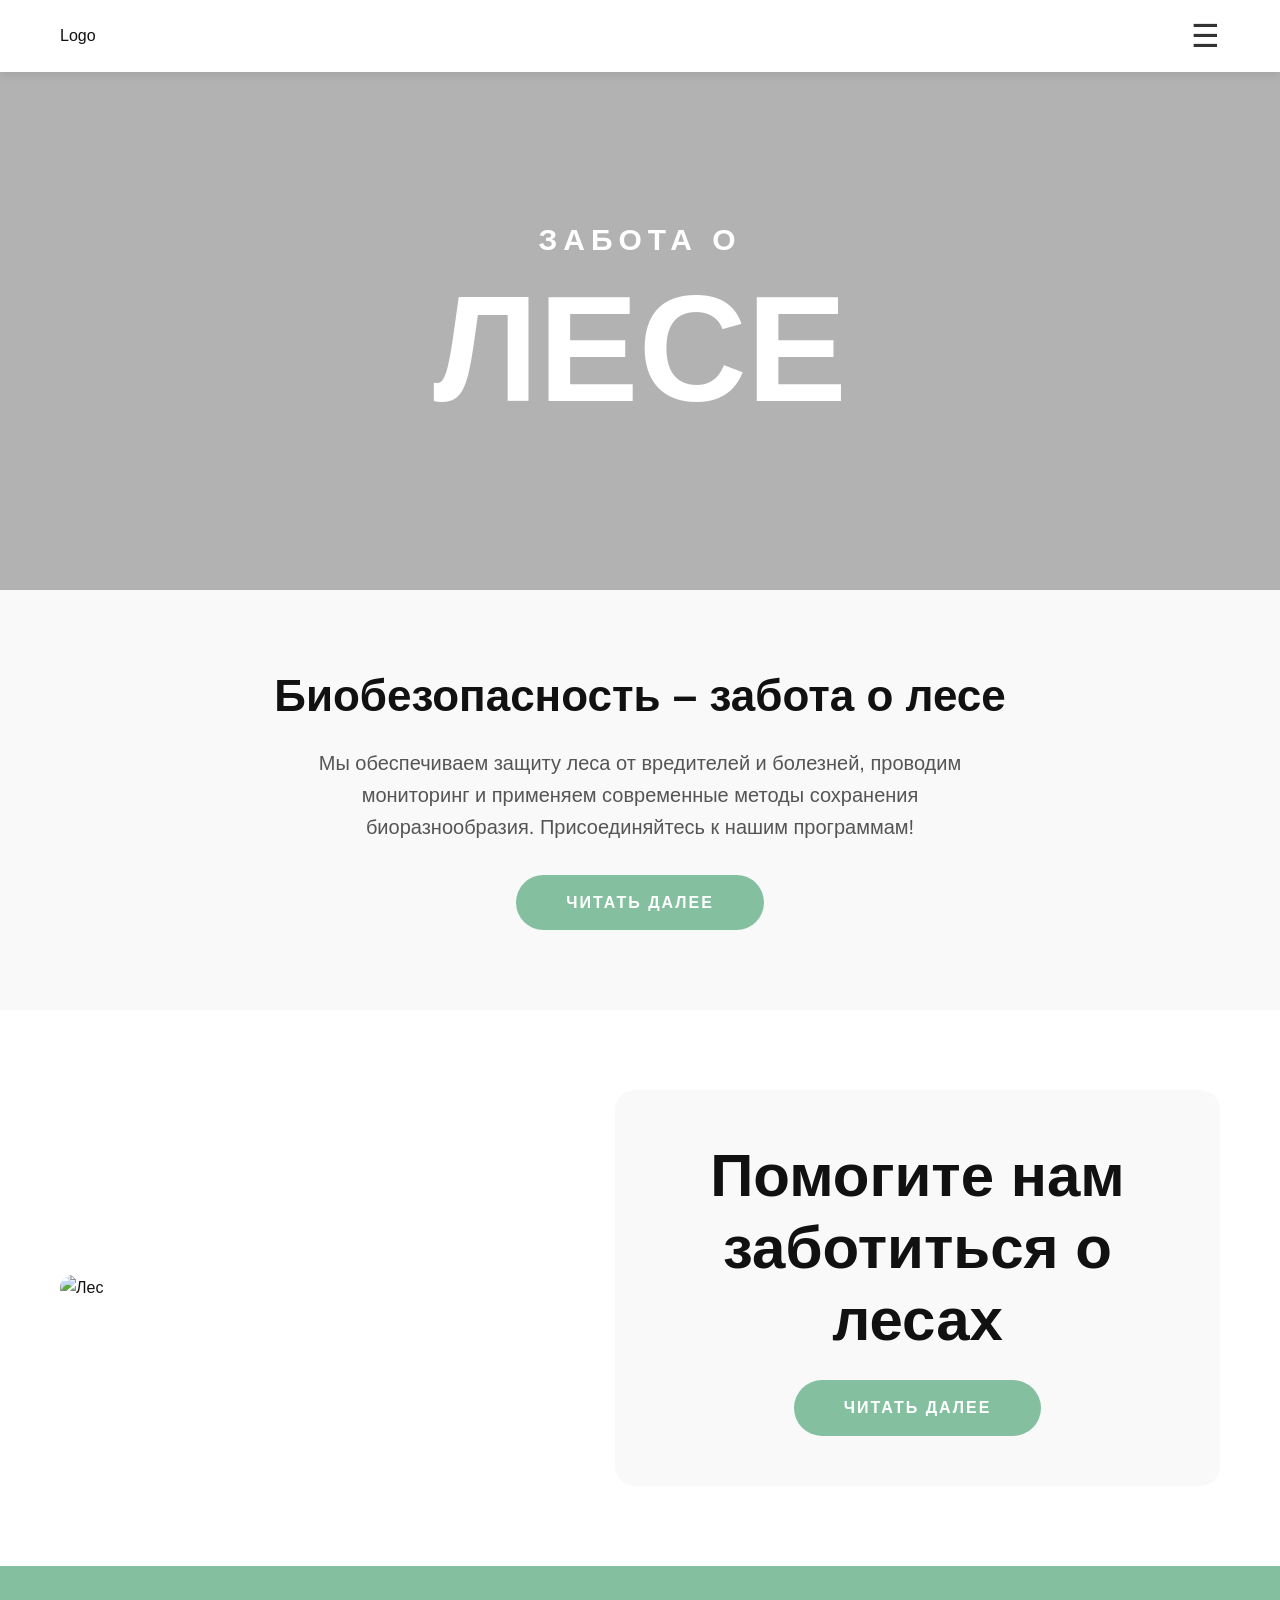
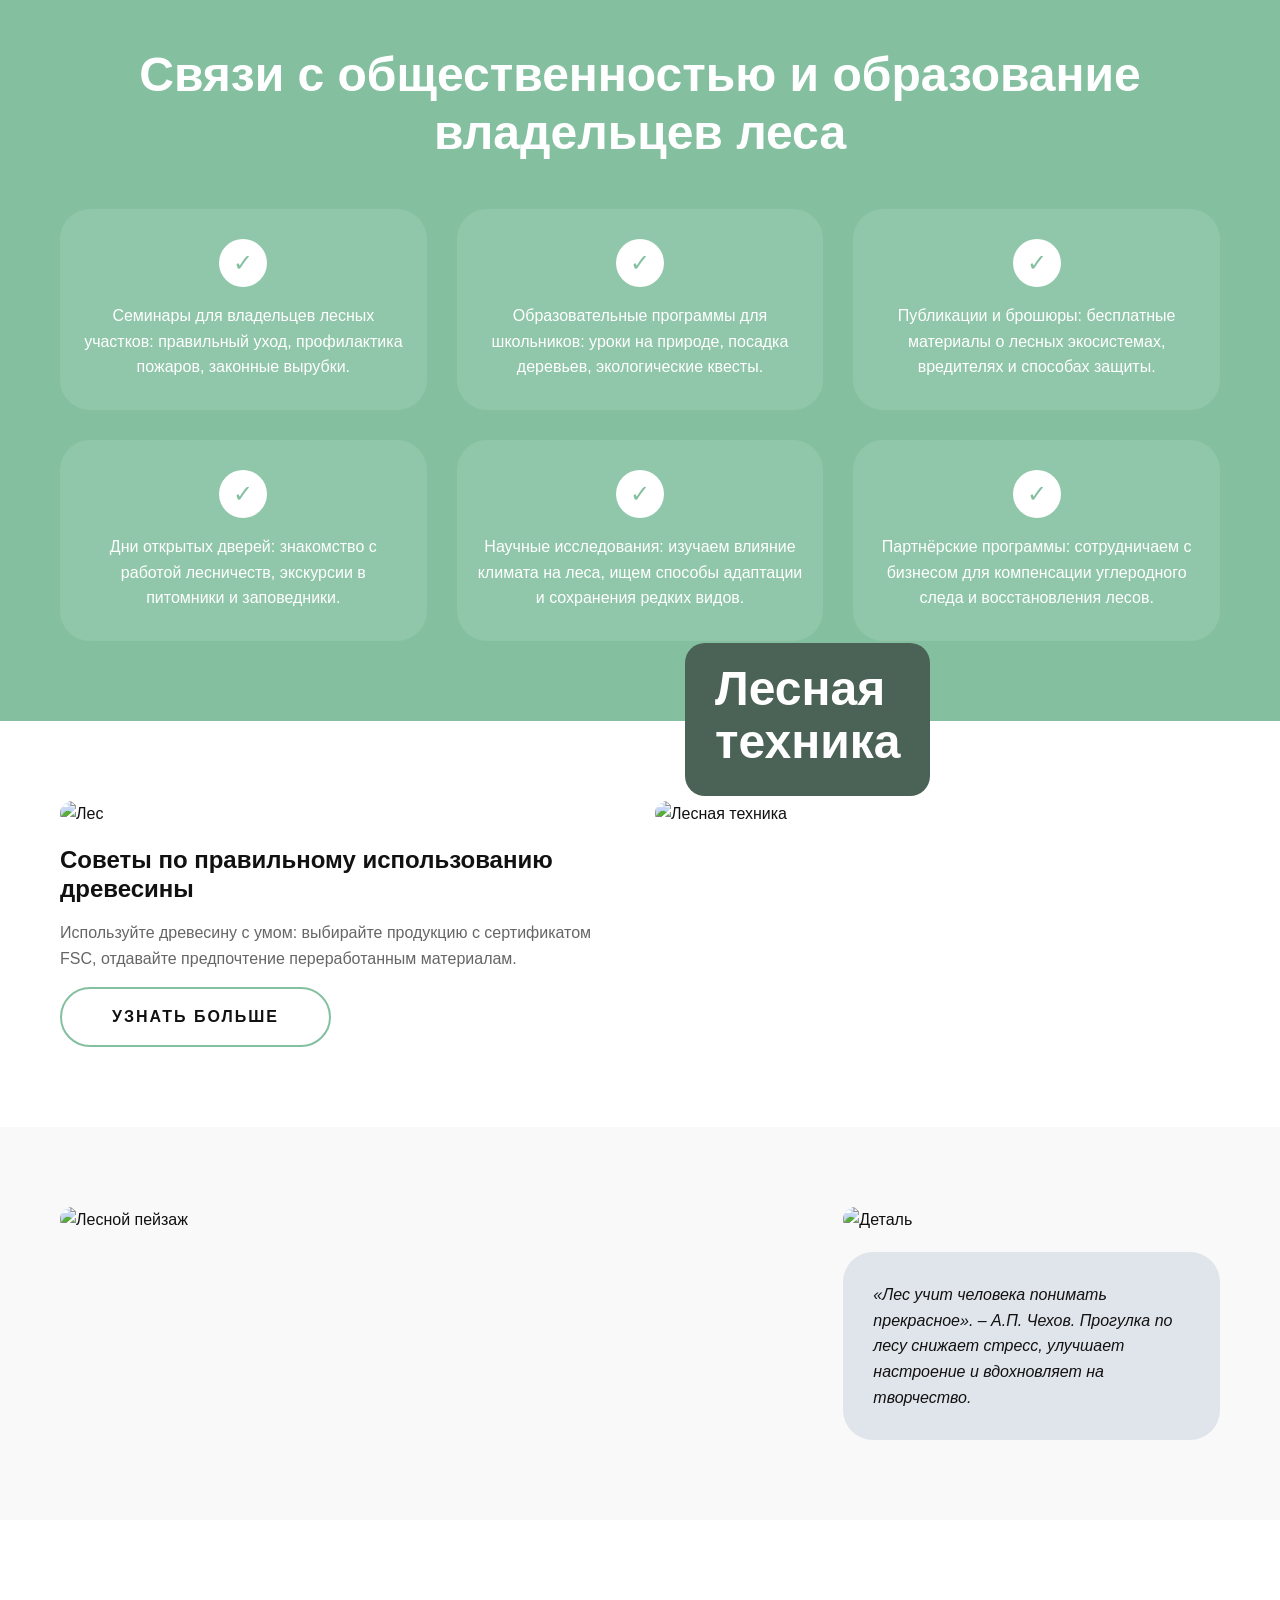
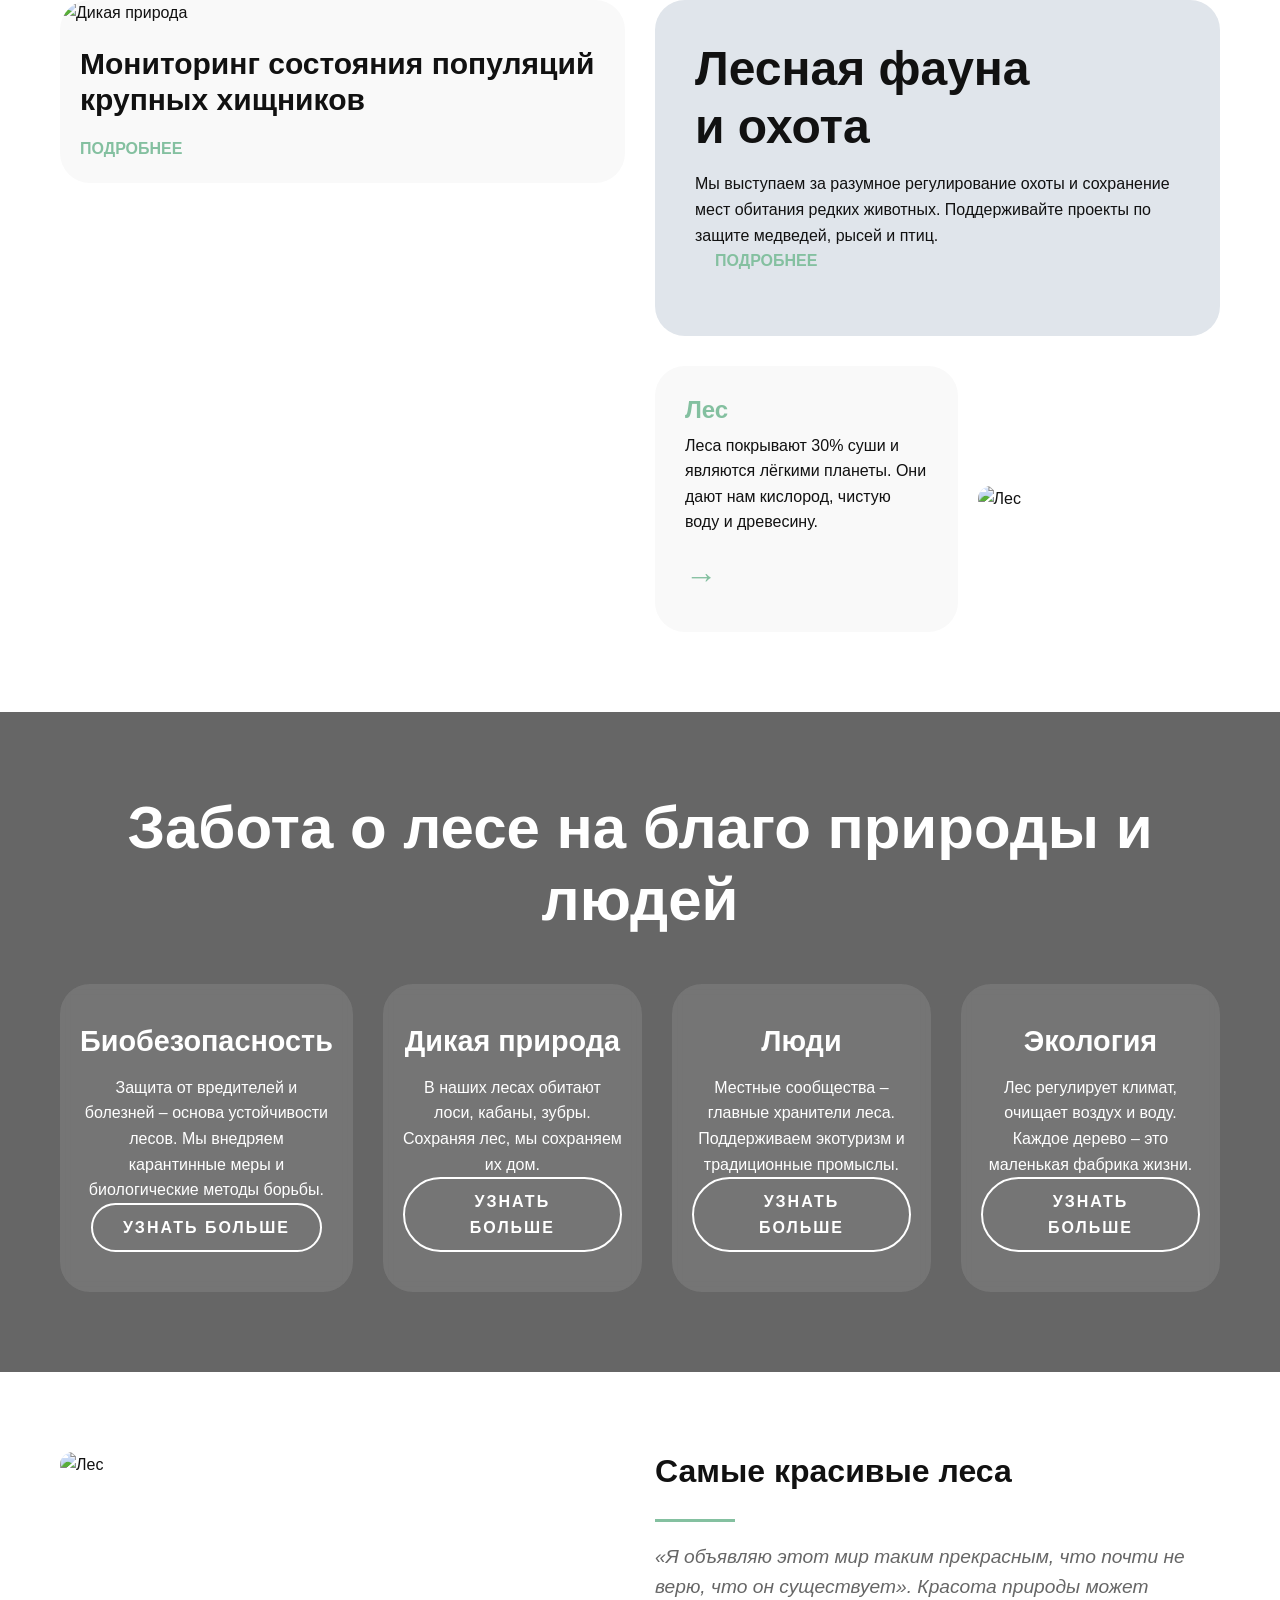
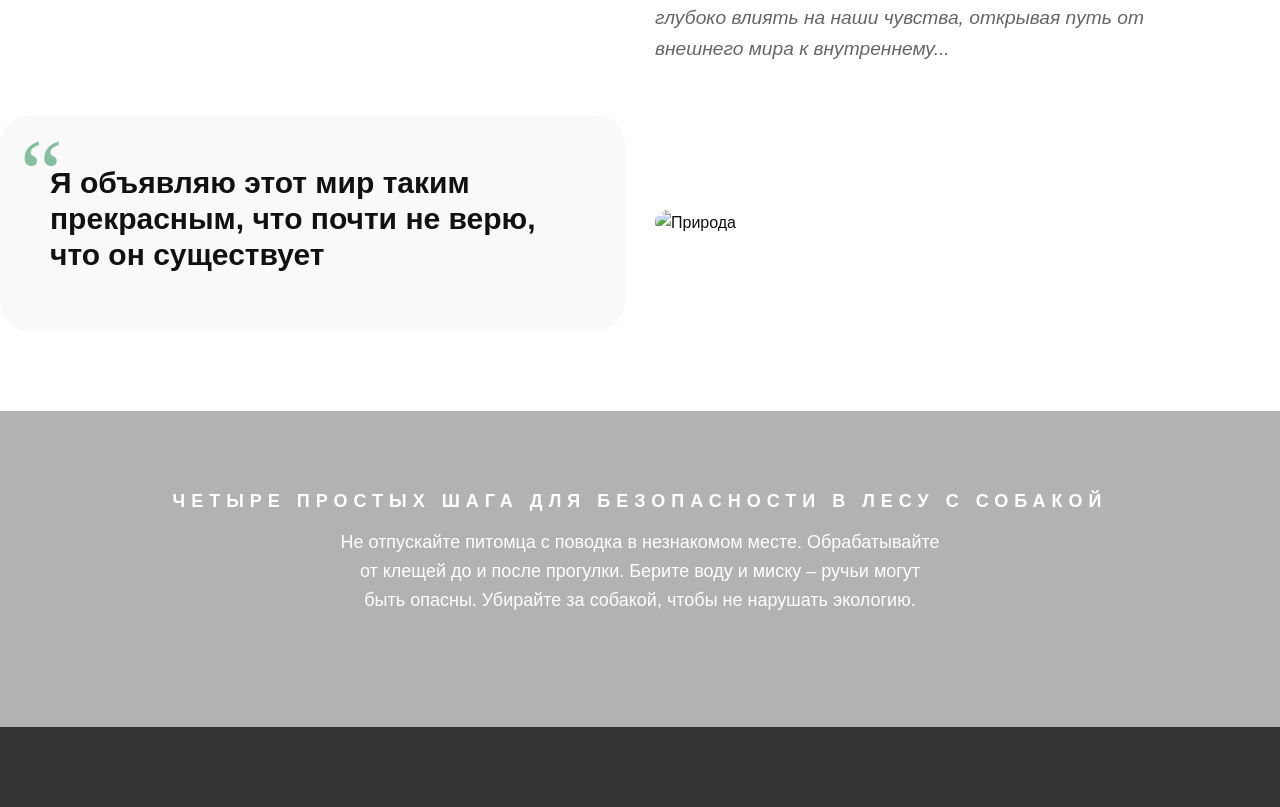
==== forest/index.html @ 9884789d "Add files via upload" ====
<!DOCTYPE html>
<html lang="ru">
<head>
    <meta charset="UTF-8">
    <meta name="viewport" content="width=device-width, initial-scale=1.0">
    <title>Забота о лесе</title>
    <link rel="stylesheet" href="css/style.css">
</head>
<body>

    <div id="mySidenav" class="sidenav">
        <a href="javascript:void(0)" class="closebtn" onclick="closeNav()">&times;</a>
        <a href="#">О нас</a>
        <a href="#">Проекты</a>
        <a href="#">Контакты</a>
        <a href="#">Партнёры</a>
    </div>

    <div id="main">
        <header class="header">
            <div class="container header-container">
                <a href="#" class="logo">Logo</a>
                <span class="menu-icon" onclick="openNav()">☰</span>
            </div>
        </header>

        <main>
            <section class="hero">
                <div class="hero-content">
                    <h2 class="hero-subtitle">Забота о</h2>
                    <h1 class="hero-title">ЛЕСЕ</h1>
                </div>
            </section>

            <section class="info-section">
                <div class="container">
                    <h3>Биобезопасность – забота о лесе</h3>
                    <p>Мы обеспечиваем защиту леса от вредителей и болезней, проводим мониторинг и применяем современные методы сохранения биоразнообразия. Присоединяйтесь к нашим программам!</p>
                    <a href="#" class="btn btn-primary">Читать далее</a>
                </div>
            </section>

            <section class="two-columns">
                <div class="container two-columns-container">
                    <div class="col left-col">
                        <img src="images/trtrrt-min.jpg" alt="Лес">
                    </div>
                    <div class="col right-col">
                        <h2>Помогите нам заботиться о лесах</h2>
                        <a href="#" class="btn btn-primary">Читать далее</a>
                    </div>
                </div>
            </section>

            <section class="cards-section">
                <div class="container">
                    <h3>Связи с общественностью и образование владельцев леса</h3>
                    <div class="cards-grid">
                        <div class="card">
                            <span class="card-icon">✓</span>
                            <p>Семинары для владельцев лесных участков: правильный уход, профилактика пожаров, законные вырубки.</p>
                        </div>
                        <div class="card">
                            <span class="card-icon">✓</span>
                            <p>Образовательные программы для школьников: уроки на природе, посадка деревьев, экологические квесты.</p>
                        </div>
                        <div class="card">
                            <span class="card-icon">✓</span>
                            <p>Публикации и брошюры: бесплатные материалы о лесных экосистемах, вредителях и способах защиты.</p>
                        </div>
                        <div class="card">
                            <span class="card-icon">✓</span>
                            <p>Дни открытых дверей: знакомство с работой лесничеств, экскурсии в питомники и заповедники.</p>
                        </div>
                        <div class="card">
                            <span class="card-icon">✓</span>
                            <p>Научные исследования: изучаем влияние климата на леса, ищем способы адаптации и сохранения редких видов.</p>
                        </div>
                        <div class="card">
                            <span class="card-icon">✓</span>
                            <p>Партнёрские программы: сотрудничаем с бизнесом для компенсации углеродного следа и восстановления лесов.</p>
                        </div>
                    </div>
                </div>
            </section>

            <section class="complex-section">
                <div class="container complex-container">
                    <div class="complex-left">
                        <div class="image-top">
                            <img src="images/high-angle-shot-beautiful-forest.jpg" alt="Лес">
                        </div>
                        <div class="text-bottom">
                            <h4>Советы по правильному использованию древесины</h4>
                            <p>Используйте древесину с умом: выбирайте продукцию с сертификатом FSC, отдавайте предпочтение переработанным материалам.</p>
                            <a href="#" class="btn btn-secondary">Узнать больше</a>
                        </div>
                    </div>
                    <div class="complex-right">
                        <div class="image-overlay">
                            <img src="images/pexels-photo-4066276.jpeg" alt="Лесная техника">
                            <div class="overlay-text">
                                <h2>Лесная<br>техника</h2>
                            </div>
                        </div>
                    </div>
                </div>
            </section>

            <section class="feature-section">
                <div class="container feature-container">
                    <div class="feature-left">
                        <img src="images/nmmnmn-min.jpg" alt="Лесной пейзаж">
                    </div>
                    <div class="feature-right">
                        <img src="images/pexels-photo-9789963.jpeg" alt="Деталь">
                        <div class="quote-bubble">
                            <p>«Лес учит человека понимать прекрасное». – А.П. Чехов. Прогулка по лесу снижает стресс, улучшает настроение и вдохновляет на творчество.</p>
                        </div>
                    </div>
                </div>
            </section>

            <section class="wildlife-section">
                <div class="container wildlife-container">
                    <div class="wildlife-left">
                        <div class="wildlife-card">
                            <img src="images/pexels-photo-9730582.jpeg" alt="Дикая природа">
                            <h3>Мониторинг состояния популяций крупных хищников</h3>
                            <a href="#" class="btn-link">подробнее</a>
                        </div>
                    </div>
                    <div class="wildlife-right">
                        <div class="wildlife-top">
                            <h2>Лесная фауна<br>и охота</h2>
                            <p>Мы выступаем за разумное регулирование охоты и сохранение мест обитания редких животных. Поддерживайте проекты по защите медведей, рысей и птиц.</p>
                            <a href="#" class="btn-link">подробнее</a>
                        </div>
                        <div class="wildlife-bottom">
                            <div class="forest-info">
                                <h4>Лес</h4>
                                <p>Леса покрывают 30% суши и являются лёгкими планеты. Они дают нам кислород, чистую воду и древесину.</p>
                                <span class="arrow">→</span>
                            </div>
                            <div class="forest-image">
                                <img src="images/pexels-photo-9676202.jpeg" alt="Лес">
                            </div>
                        </div>
                    </div>
                </div>
            </section>

            <section class="topics-section">
                <div class="container">
                    <h2>Забота о лесе на благо природы и людей</h2>
                    <div class="topics-grid">
                        <div class="topic">
                            <h4>Биобезопасность</h4>
                            <p>Защита от вредителей и болезней – основа устойчивости лесов. Мы внедряем карантинные меры и биологические методы борьбы.</p>
                            <a href="#" class="btn btn-primary">Узнать больше</a>
                        </div>
                        <div class="topic">
                            <h4>Дикая природа</h4>
                            <p>В наших лесах обитают лоси, кабаны, зубры. Сохраняя лес, мы сохраняем их дом.</p>
                            <a href="#" class="btn btn-primary">Узнать больше</a>
                        </div>
                        <div class="topic">
                            <h4>Люди</h4>
                            <p>Местные сообщества – главные хранители леса. Поддерживаем экотуризм и традиционные промыслы.</p>
                            <a href="#" class="btn btn-primary">Узнать больше</a>
                        </div>
                        <div class="topic">
                            <h4>Экология</h4>
                            <p>Лес регулирует климат, очищает воздух и воду. Каждое дерево – это маленькая фабрика жизни.</p>
                            <a href="#" class="btn btn-primary">Узнать больше</a>
                        </div>
                    </div>
                </div>
            </section>

            <section class="quote-section">
                <div class="container quote-container">
                    <div class="quote-left">
                        <img src="images/98697f8a5035ec93bad682b65a13f41c.jpeg" alt="Лес">
                    </div>
                    <div class="quote-right">
                        <h4>Самые красивые леса</h4>
                        <div class="line"></div>
                        <p>«Я объявляю этот мир таким прекрасным, что почти не верю, что он существует». Красота природы может глубоко влиять на наши чувства, открывая путь от внешнего мира к внутреннему...</p>
                    </div>
                </div>
                <div class="quote-footer">
                    <div class="quote-footer-left">
                        <span class="big-quote">“</span>
                        <h3>Я объявляю этот мир таким прекрасным, что почти не верю, что он существует</h3>
                    </div>
                    <div class="quote-footer-right">
                        <img src="images/2fa540df7187a7eeb5f596f9d0726e2d.jpeg" alt="Природа">
                    </div>
                </div>
            </section>

            <section class="steps-section">
                <div class="container">
                    <h6>Четыре простых шага для безопасности в лесу с собакой</h6>
                    <p>Не отпускайте питомца с поводка в незнакомом месте. Обрабатывайте от клещей до и после прогулки. Берите воду и миску – ручьи могут быть опасны. Убирайте за собакой, чтобы не нарушать экологию.</p>

                </div>
            </section>
        </main>

        <footer class="footer">
            <div class="container">
            </div>
        </footer>
    </div>

    <script>
        function openNav() {
            document.getElementById("mySidenav").style.width = "280px";
        }

        function closeNav() {
            document.getElementById("mySidenav").style.width = "0";
        }
    </script>
</body>
</html>
---- forest/css/style.css ----
* {
    margin: 0;
    padding: 0;
    box-sizing: border-box;
}

body {
    font-family: 'Open Sans', sans-serif;
    font-size: 16px;
    line-height: 1.6;
    color: #111;
    background-color: #fff;
}

h1, h2, h3, h4, h5, h6 {
    font-family: 'Roboto', sans-serif;
    font-weight: 700;
    line-height: 1.2;
    margin-bottom: 0.5rem;
}

a {
    text-decoration: none;
    color: inherit;
}

img {
    max-width: 100%;
    height: auto;
    display: block;
}

.container {
    max-width: 1200px;
    margin: 0 auto;
    padding: 0 20px;
}

.header {
    background: #fff;
    box-shadow: 0 2px 10px rgba(0,0,0,0.1);
    position: sticky;
    top: 0;
    z-index: 100;
    padding: 20px 0;
}

.header-container {
    display: flex;
    align-items: center;
    justify-content: space-between;
}

.logo img {
    height: 40px;
    width: auto;
}

.menu-toggle {
    display: none;
    background: none;
    border: none;
    font-size: 2rem;
    cursor: pointer;
    color: #333;
}

.nav-list {
    display: flex;
    list-style: none;
    gap: 30px;
}

.nav-list a {
    font-weight: 500;
    transition: color 0.3s;
}

.nav-list a:hover {
    color: #efa69d;
}

.hero {
    background: linear-gradient(rgba(0,0,0,0.3), rgba(0,0,0,0.3)), url('../images/cvbf-min.jpg') center/cover no-repeat;
    color: #fff;
    text-align: center;
    padding: 150px 20px;
    position: relative;
}

.hero-content {
    max-width: 800px;
    margin: 0 auto;
}

.hero-subtitle {
    font-size: 1.875rem;
    text-transform: uppercase;
    letter-spacing: 6px;
    font-weight: 700;
    margin-bottom: 1rem;
}

.hero-title {
    font-size: 9.375rem;
    text-transform: uppercase;
    font-weight: 900;
    line-height: 1;
    margin-bottom: 1rem;
}

.hero-credit a {
    color: #fff;
    text-decoration: underline;
}

.info-section {
    background-color: #f9f9f9;
    text-align: center;
    padding: 80px 20px;
}

.info-section h3 {
    font-size: 2.75rem;
    color: #111;
    margin-bottom: 1.5rem;
}

.info-section p {
    max-width: 700px;
    margin: 0 auto 2rem;
    color: #555;
    font-size: 1.25rem;
}

.btn {
    display: inline-block;
    padding: 15px 50px;
    border-radius: 50px;
    font-weight: 700;
    text-transform: uppercase;
    letter-spacing: 2px;
    transition: background-color 0.3s;
}

.btn-primary {
    background-color: #84c0a0;
    color: #fff;
    border: none;
}

.btn-primary:hover {
    background-color: #6fb58f;
}

.btn-secondary {
    background-color: transparent;
    color: #111;
    border: 2px solid #84c0a0;
}

.btn-secondary:hover {
    background-color: #84c0a0;
    color: #fff;
}

.two-columns {
    padding: 80px 0;
}

.two-columns-container {
    display: flex;
    gap: 50px;
    align-items: center;
}

.left-col {
    flex: 1;
}

.left-col h5 {
    font-size: 1.5rem;
    font-weight: 700;
    margin-bottom: 1rem;
}

.left-col p {
    margin-bottom: 2rem;
    color: #666;
}

.left-col img {
    border-radius: 20px;
    width: 100%;
}

.right-col {
    flex: 1;
    background-color: #f9f9f9;
    padding: 50px;
    border-radius: 20px;
    text-align: center;
}

.right-col h2 {
    font-size: 3.75rem;
    font-weight: 700;
    margin-bottom: 1.5rem;
}

.right-col p {
    margin-bottom: 2rem;
    color: #666;
}

.cards-section {
    background-color: #84c0a0;
    color: #fff;
    padding: 80px 0;
    text-align: center;
}

.cards-section h3 {
    font-size: 3rem;
    margin-bottom: 3rem;
}

.cards-grid {
    display: grid;
    grid-template-columns: repeat(auto-fit, minmax(300px, 1fr));
    gap: 30px;
}

.card {
    background-color: rgba(255,255,255,0.1);
    backdrop-filter: blur(5px);
    padding: 30px 20px;
    border-radius: 30px;
    transition: transform 0.3s;
}

.card:hover {
    transform: translateY(-10px);
}

.card-icon {
    display: inline-block;
    width: 48px;
    height: 48px;
    background-color: #fff;
    color: #84c0a0;
    border-radius: 50%;
    font-size: 24px;
    line-height: 48px;
    margin-bottom: 1rem;
}

.card p {
    font-size: 1rem;
}

.complex-section {
    padding: 80px 0;
}

.complex-container {
    display: grid;
    grid-template-columns: 1fr 1fr;
    gap: 30px;
}

.complex-left .image-top img {
    border-radius: 30px;
    width: 100%;
    margin-bottom: 20px;
}

.text-bottom h4 {
    font-size: 1.5rem;
    font-weight: 700;
    margin-bottom: 1rem;
}

.text-bottom p {
    color: #666;
    margin-bottom: 1rem;
}

.credit {
    font-size: 0.875rem;
    color: #999;
}

.credit a {
    color: #efa69d;
}

.complex-right .image-overlay {
    position: relative;
}

.complex-right .image-overlay img {
    border-radius: 30px;
    width: 100%;
}

.overlay-text {
    position: absolute;
    bottom: 30px;
    left: 30px;
    background-color: #4b6256;
    color: #fff;
    padding: 20px 30px;
    border-radius: 20px;
}

.overlay-text h2 {
    font-size: 3rem;
    line-height: 1.1;
}

.feature-section {
    padding: 80px 0;
    background-color: #f9f9f9;
}

.feature-container {
    display: flex;
    gap: 30px;
}

.feature-left {
    flex: 2;
}

.feature-left img {
    border-radius: 30px;
    width: 100%;
}

.feature-right {
    flex: 1;
    display: flex;
    flex-direction: column;
    gap: 20px;
}

.feature-right img {
    border-radius: 30px;
    width: 100%;
}

.quote-bubble {
    background-color: #e0e5eb;
    color: #111;
    padding: 30px;
    border-radius: 30px;
    font-style: italic;
}

.wildlife-section {
    padding: 80px 0;
}

.wildlife-container {
    display: grid;
    grid-template-columns: 1fr 1fr;
    gap: 30px;
}

.wildlife-card {
    background-color: #f9f9f9;
    border-radius: 30px;
    overflow: hidden;
}

.wildlife-card img {
    width: 100%;
}

.wildlife-card h3 {
    padding: 20px 20px 10px;
    font-size: 1.875rem;
}

.btn-link {
    display: inline-block;
    margin: 0 20px 20px;
    color: #84c0a0;
    font-weight: 600;
    text-transform: uppercase;
    border-bottom: 2px solid transparent;
    transition: border-color 0.3s;
}

.btn-link:hover {
    border-bottom-color: #84c0a0;
}

.wildlife-right {
    display: flex;
    flex-direction: column;
    gap: 30px;
}

.wildlife-top {
    background-color: #e0e5eb;
    padding: 40px;
    border-radius: 30px;
}

.wildlife-top h2 {
    font-size: 3rem;
    margin-bottom: 1rem;
}

.wildlife-bottom {
    display: flex;
    gap: 20px;
    align-items: center;
}

.forest-info {
    flex: 1;
    background-color: #f9f9f9;
    padding: 30px;
    border-radius: 30px;
}

.forest-info h4 {
    font-size: 1.5rem;
    color: #84c0a0;
    margin-bottom: 0.5rem;
}

.arrow {
    font-size: 2rem;
    color: #84c0a0;
    display: inline-block;
    margin-top: 1rem;
}

.forest-image {
    flex: 1;
}

.forest-image img {
    border-radius: 30px;
    width: 100%;
}

.topics-section {
    background: linear-gradient(rgba(0,0,0,0.6), rgba(0,0,0,0.6)), url('../images/fgfg-min.jpg') center/cover no-repeat;
    color: #fff;
    padding: 80px 0;
    text-align: center;
}

.topics-section h2 {
    font-size: 3.75rem;
    margin-bottom: 3rem;
}

.topics-grid {
    display: grid;
    grid-template-columns: repeat(4, 1fr);
    gap: 30px;
}

.topic {
    background-color: rgba(255,255,255,0.1);
    backdrop-filter: blur(5px);
    padding: 40px 20px;
    border-radius: 30px;
}

.topic h4 {
    font-size: 1.8rem;
    margin-bottom: 1rem;
}

.topic .btn {
    background-color: transparent;
    border: 2px solid #fff;
    color: #fff;
    padding: 10px 30px;
}

.topic .btn:hover {
    background-color: #fff;
    color: #111;
}

.quote-section {
    padding: 80px 0;
}

.quote-container {
    display: grid;
    grid-template-columns: 1fr 1fr;
    gap: 30px;
    margin-bottom: 50px;
}

.quote-left img {
    border-radius: 30px;
    width: 100%;
}

.quote-right {
    display: flex;
    flex-direction: column;
    justify-content: center;
}

.quote-right h4 {
    font-size: 2rem;
    color: #111;
}

.line {
    width: 80px;
    height: 3px;
    background-color: #84c0a0;
    margin: 20px 0;
}

.quote-right p {
    color: #666;
    font-size: 1.2rem;
    font-style: italic;
}

.quote-footer {
    display: grid;
    grid-template-columns: 1fr 1fr;
    gap: 30px;
    align-items: center;
}

.quote-footer-left {
    background-color: #f9f9f9;
    padding: 50px;
    border-radius: 30px;
    position: relative;
}

.big-quote {
    font-size: 6rem;
    color: #84c0a0;
    font-family: serif;
    position: absolute;
    top: 10px;
    left: 20px;
    line-height: 1;
}

.quote-footer-left h3 {
    font-size: 1.875rem;
    color: #111;
    position: relative;
    z-index: 1;
}

.quote-footer-right img {
    border-radius: 30px;
    width: 100%;
}

.steps-section {
    background: linear-gradient(rgba(0,0,0,0.3), rgba(0,0,0,0.3)), url('../images/pexels-photo-4406619.jpeg') center/cover no-repeat;
    color: #fff;
    text-align: center;
    padding: 80px 0;
}

.steps-section h6 {
    font-size: 1.125rem;
    text-transform: uppercase;
    letter-spacing: 6px;
    margin-bottom: 1rem;
}

.steps-section p {
    max-width: 600px;
    margin: 0 auto 2rem;
    font-size: 1.125rem;
}

.social-icons {
    display: flex;
    justify-content: center;
    gap: 20px;
}

.social-icon {
    display: inline-flex;
    align-items: center;
    justify-content: center;
    width: 50px;
    height: 50px;
    background-color: #fff;
    color: #111;
    border-radius: 50%;
    font-weight: 700;
    transition: background-color 0.3s, color 0.3s;
}

.social-icon:hover {
    background-color: #84c0a0;
    color: #fff;
}

.footer {
    background-color: #333;
    color: #fff;
    text-align: center;
    padding: 40px 0;
}

.footer p {
    margin-bottom: 20px;
}

.footer-copyright {
    background-color: #222;
    padding: 20px 0;
    font-size: 0.875rem;
}

.footer-copyright a {
    color: #84c0a0;
    text-decoration: underline;
}

@media (max-width: 1024px) {
    .hero-title {
        font-size: 7rem;
    }
    .two-columns-container {
        flex-direction: column;
    }
    .complex-container {
        grid-template-columns: 1fr;
    }
    .feature-container {
        flex-direction: column;
    }
    .wildlife-container {
        grid-template-columns: 1fr;
    }
    .wildlife-bottom {
        flex-direction: column;
    }
    .topics-grid {
        grid-template-columns: repeat(2, 1fr);
    }
    .quote-container,
    .quote-footer {
        grid-template-columns: 1fr;
    }
}

@media (max-width: 768px) {
    .menu-toggle {
        display: block;
    }
    .nav {
        position: absolute;
        top: 80px;
        left: 0;
        width: 100%;
        background-color: #fff;
        box-shadow: 0 5px 10px rgba(0,0,0,0.1);
        max-height: 0;
        overflow: hidden;
        transition: max-height 0.3s ease;
    }
    .nav.active {
        max-height: 300px;
    }
    .nav-list {
        flex-direction: column;
        align-items: center;
        padding: 20px 0;
    }
    .hero-title {
        font-size: 5rem;
    }
    .right-col h2 {
        font-size: 2.5rem;
    }
    .cards-grid {
        grid-template-columns: 1fr;
    }
    .topics-grid {
        grid-template-columns: 1fr;
    }
}

@media (max-width: 576px) {
    .hero-title {
        font-size: 3.5rem;
    }
    .hero-subtitle {
        font-size: 1.5rem;
    }
    .btn {
        padding: 12px 30px;
    }
}
.sidenav {
    height: 100%;
    width: 0;
    position: fixed;
    z-index: 200;
    top: 0;
    left: 0;
    background-color: rgba(17, 17, 17, 0.95);
    backdrop-filter: blur(5px);
    overflow-x: hidden;
    padding-top: 80px;
    transition: 0.5s;
    box-shadow: 2px 0 10px rgba(0,0,0,0.3);
}

.sidenav a {
    padding: 12px 12px 12px 40px;
    text-decoration: none;
    font-size: 22px;
    color: #ddd;
    display: block;
    transition: 0.3s;
    font-weight: 400;
    letter-spacing: 1px;
    border-bottom: 1px solid rgba(255,255,255,0.1);
}

.sidenav a:hover {
    color: #84c0a0;
    background-color: rgba(255,255,255,0.05);
    border-bottom-color: #84c0a0;
}

.sidenav .closebtn {
    position: absolute;
    top: 20px;
    right: 25px;
    font-size: 40px;
    margin-left: 50px;
    padding: 0;
    border-bottom: none;
    color: #aaa;
}

.sidenav .closebtn:hover {
    color: #84c0a0;
    background: none;
}

.menu-icon {
    font-size: 32px;
    cursor: pointer;
    color: #333;
    transition: color 0.3s;
    line-height: 1;
    display: inline-block;
}

.menu-icon:hover {
    color: #84c0a0;
}


#main {
    transition: margin-left .5s; 
}

@media screen and (max-height: 450px) {
    .sidenav {padding-top: 60px;}
    .sidenav a {font-size: 18px;}
}
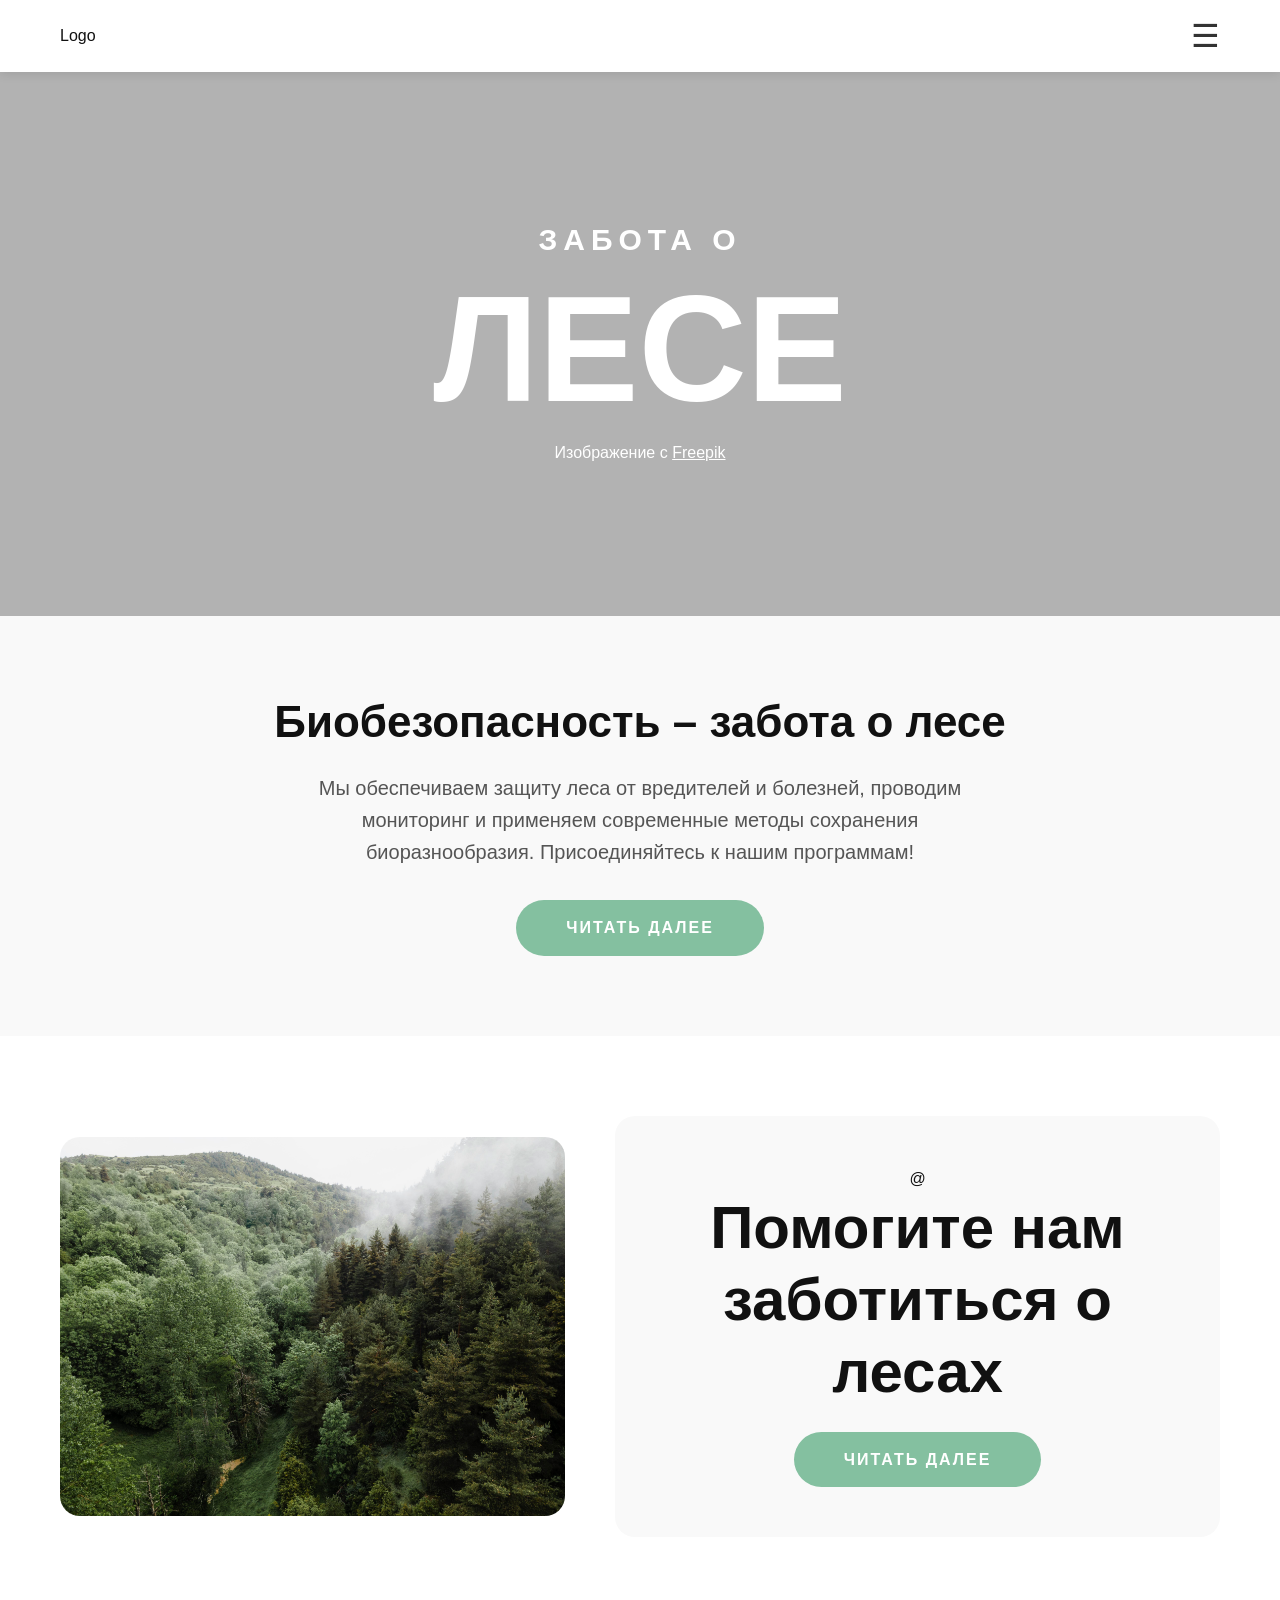
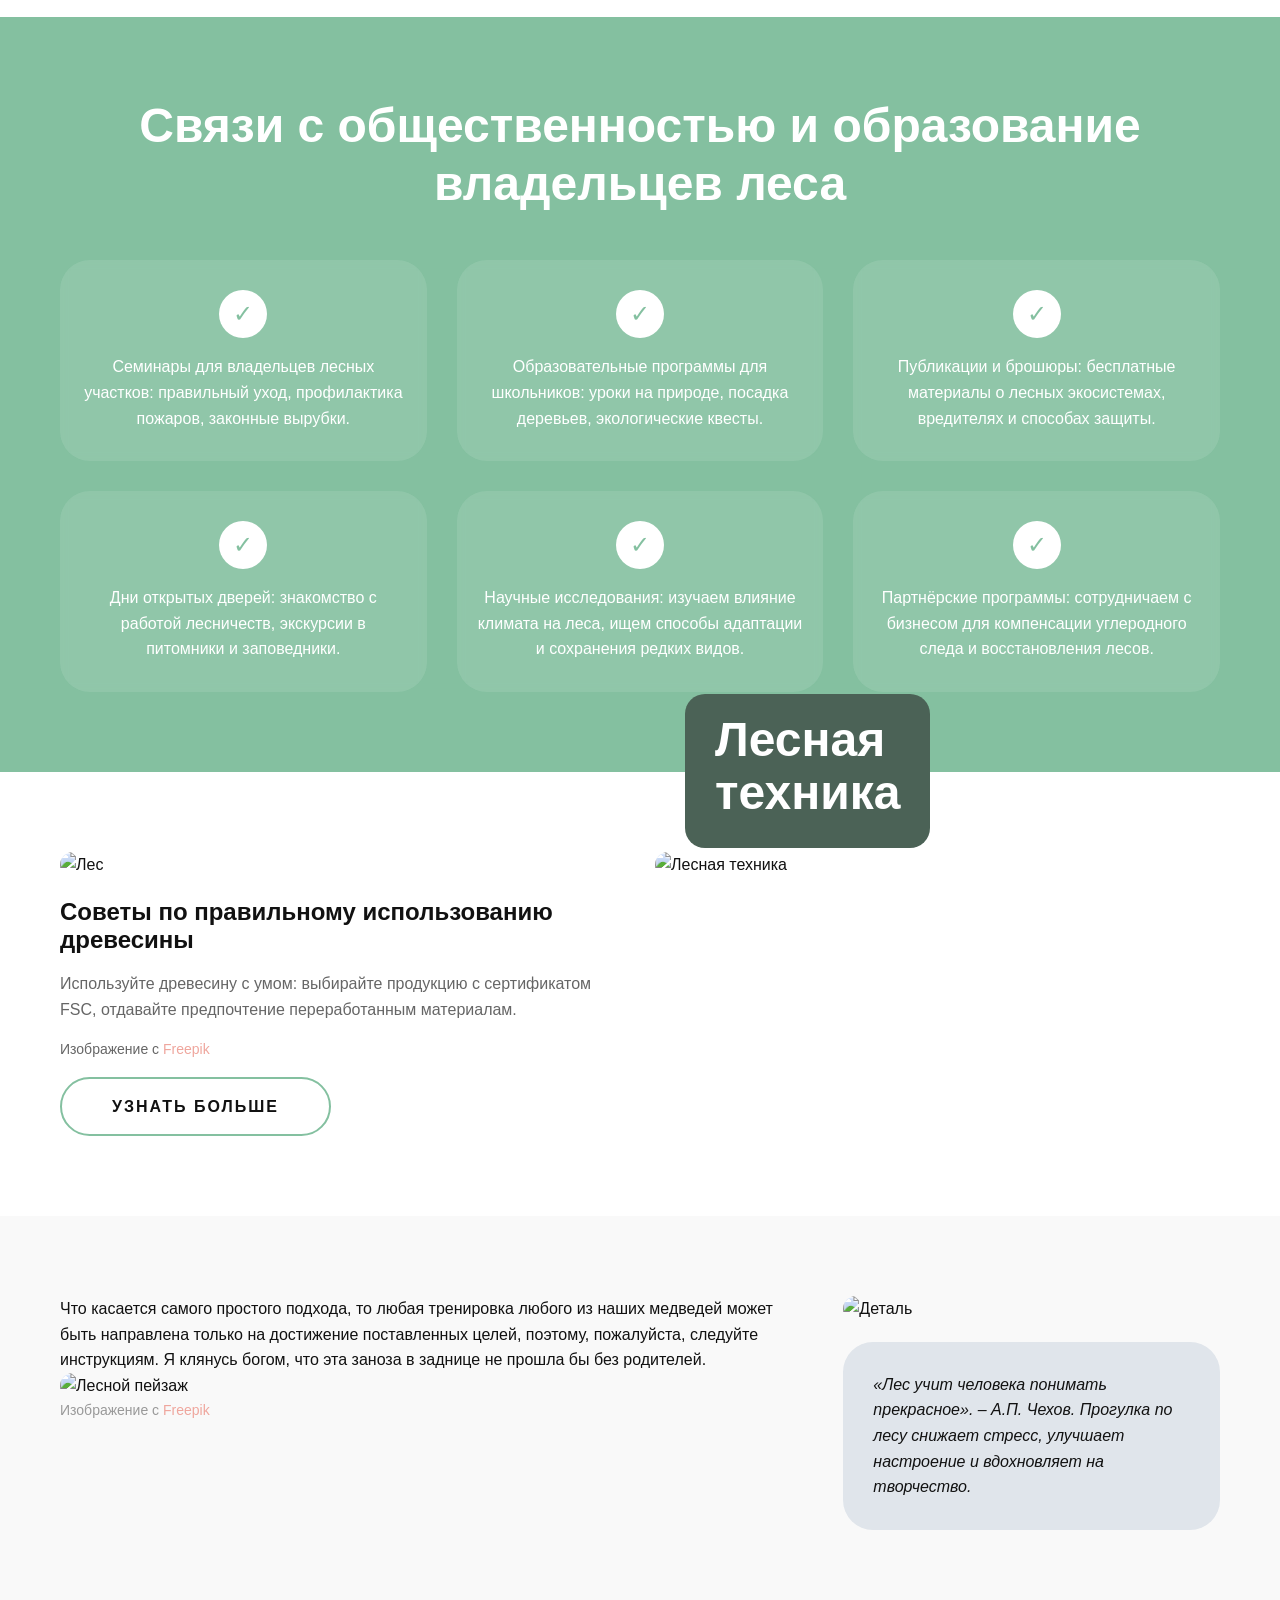
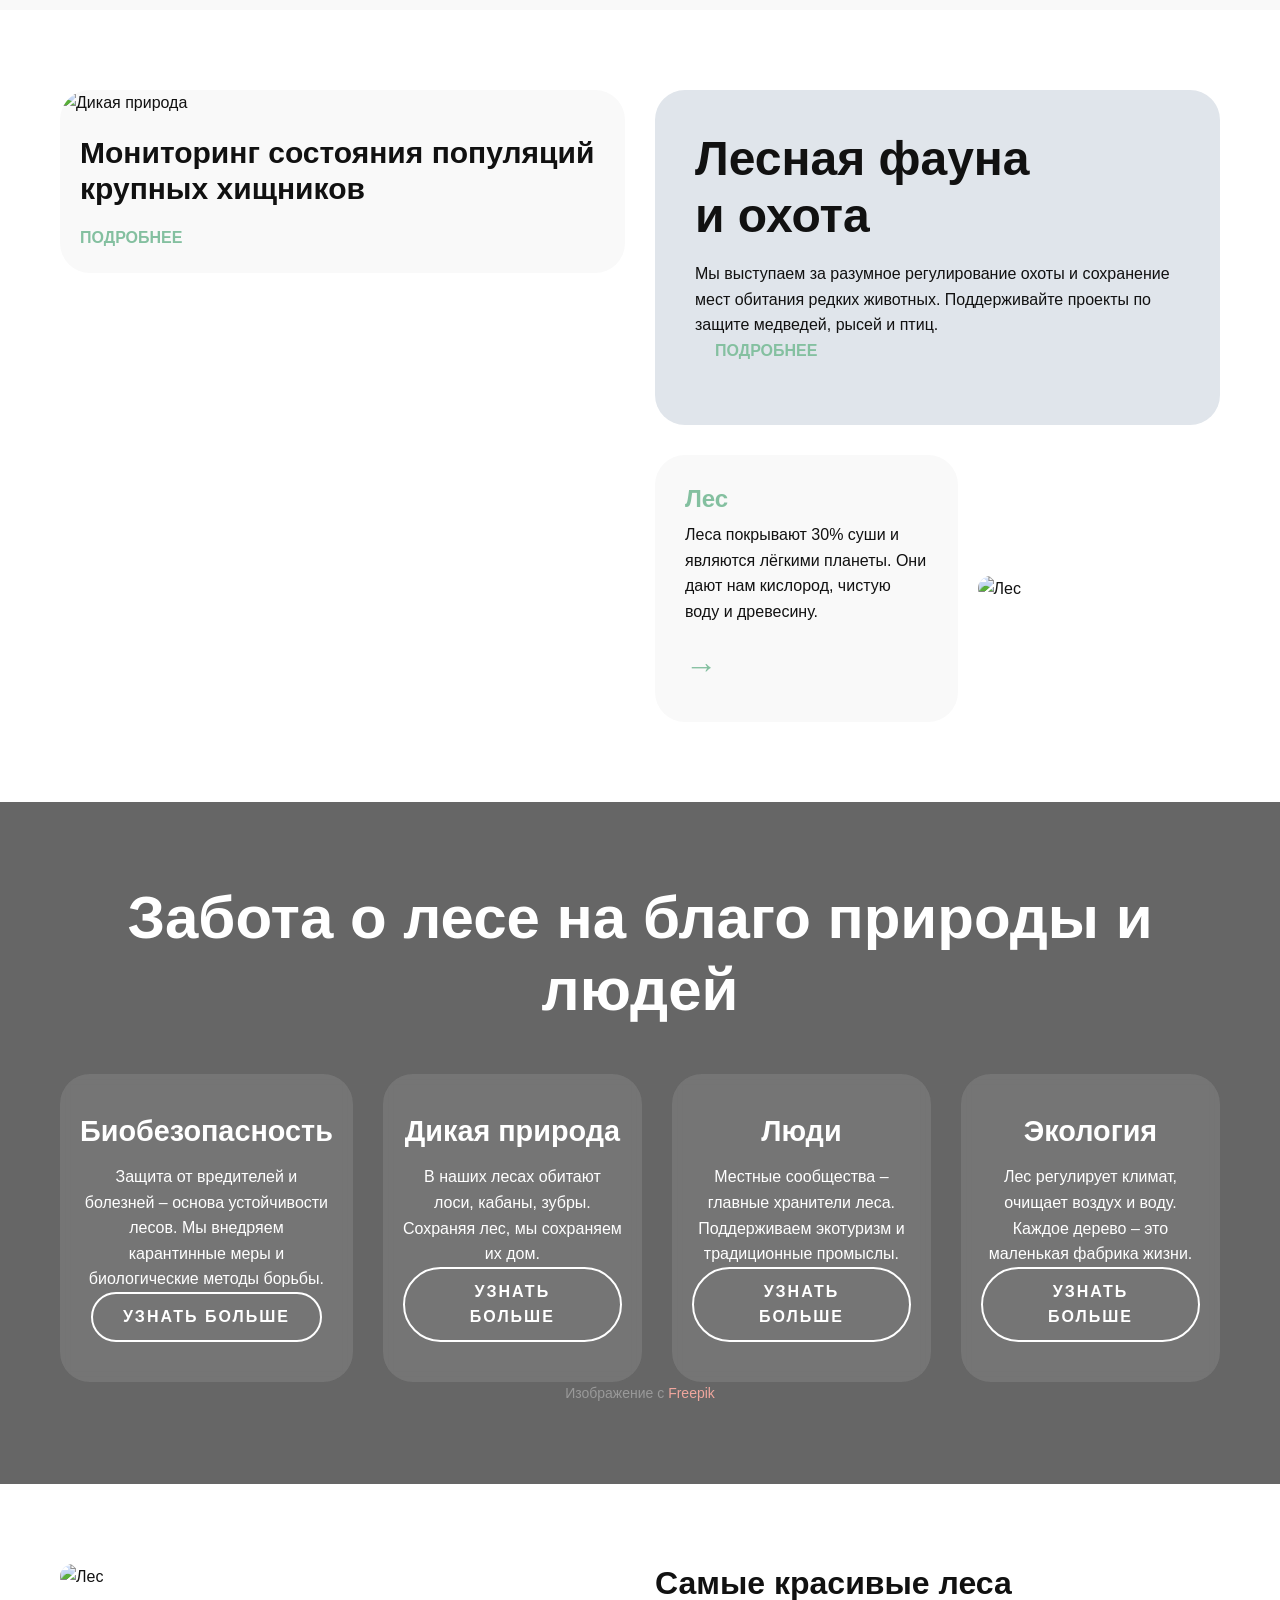
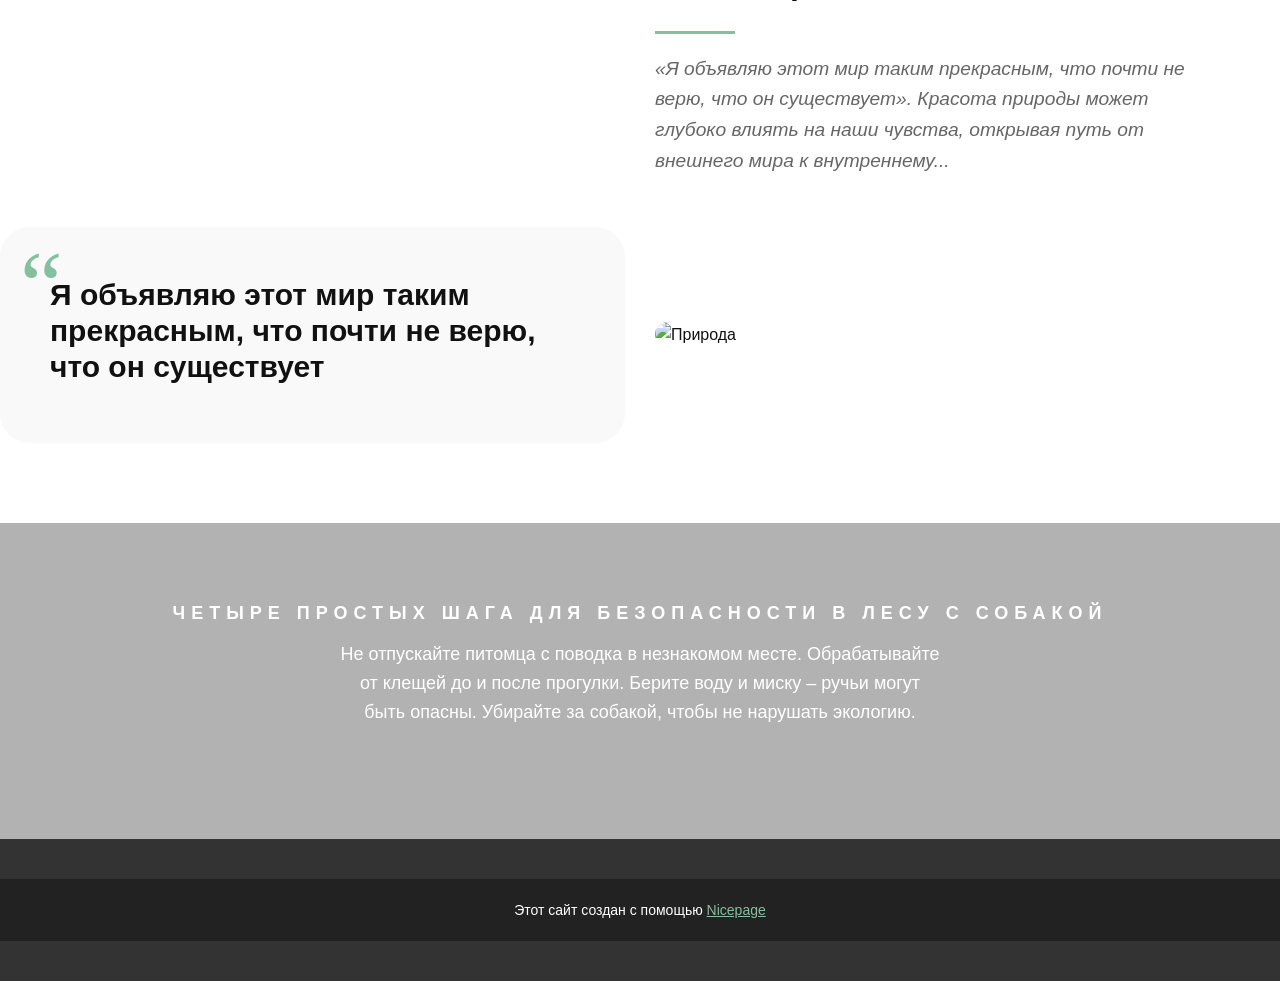
==== commit 7493934f: "Add files via upload" ====
--- a/forest/index.html
+++ b/forest/index.html
@@ -8,221 +8,231 @@
 </head>
 <body>
 
-    <div id="mySidenav" class="sidenav">
-        <a href="javascript:void(0)" class="closebtn" onclick="closeNav()">&times;</a>
-        <a href="#">О нас</a>
-        <a href="#">Проекты</a>
-        <a href="#">Контакты</a>
-        <a href="#">Партнёры</a>
-    </div>
-
-    <div id="main">
-        <header class="header">
-            <div class="container header-container">
-                <a href="#" class="logo">Logo</a>
-                <span class="menu-icon" onclick="openNav()">☰</span>
-            </div>
-        </header>
-
-        <main>
-            <section class="hero">
-                <div class="hero-content">
-                    <h2 class="hero-subtitle">Забота о</h2>
-                    <h1 class="hero-title">ЛЕСЕ</h1>
-                </div>
-            </section>
-
-            <section class="info-section">
-                <div class="container">
-                    <h3>Биобезопасность – забота о лесе</h3>
-                    <p>Мы обеспечиваем защиту леса от вредителей и болезней, проводим мониторинг и применяем современные методы сохранения биоразнообразия. Присоединяйтесь к нашим программам!</p>
+<div id="mySidenav" class="sidenav">
+    <a href="javascript:void(0)" class="closebtn" onclick="closeNav()">&times;</a>
+    <a href="#">О нас</a>
+    <a href="#">Проекты</a>
+    <a href="#contacts-section">Контакты</a>
+    <a href="#">Партнёры</a>
+</div>
+
+<div id="main">
+    <header class="header">
+        <div class="container header-container">
+            <a href="#" class="logo">Logo</a>
+            <span class="menu-icon" onclick="openNav()">☰</span>
+        </div>
+    </header>
+
+    <main>
+        <section class="hero">
+            <div class="hero-content">
+                <h2 class="hero-subtitle">Забота о</h2>
+                <h1 class="hero-title">ЛЕСЕ</h1>
+                <p class="hero-credit">Изображение с <a href="https://www.freepik.com" target="_blank" rel="noopener">Freepik</a></p>
+            </div>
+        </section>
+
+        <section class="info-section">
+            <div class="container">
+                <h3>Биобезопасность – забота о лесе</h3>
+                <p>Мы обеспечиваем защиту леса от вредителей и болезней, проводим мониторинг и применяем современные методы сохранения биоразнообразия. Присоединяйтесь к нашим программам!</p>
+                <a href="#" class="btn btn-primary">Читать далее</a>
+            </div>
+        </section>
+
+        <section class="two-columns">
+            <div class="container two-columns-container">
+                <div class="col left-col">
+                    <img src="images/trtrrt-min.jpg" alt="Лес">
+                </div>
+                <div class="col right-col">
+                    <div class="circle-container" id="contacts-section">
+                        <div class="circle"></div>
+                        <a href="https://mail.google.com/mail/?view=cm&fs=1&to=amirovurij@gmail.com" target="_blank" class="email-dot">@</a>
+                    </div>
+                    <h2>Помогите нам заботиться о лесах</h2>
                     <a href="#" class="btn btn-primary">Читать далее</a>
                 </div>
-            </section>
-
-            <section class="two-columns">
-                <div class="container two-columns-container">
-                    <div class="col left-col">
-                        <img src="images/trtrrt-min.jpg" alt="Лес">
-                    </div>
-                    <div class="col right-col">
-                        <h2>Помогите нам заботиться о лесах</h2>
-                        <a href="#" class="btn btn-primary">Читать далее</a>
-                    </div>
-                </div>
-            </section>
-
-            <section class="cards-section">
-                <div class="container">
-                    <h3>Связи с общественностью и образование владельцев леса</h3>
-                    <div class="cards-grid">
-                        <div class="card">
-                            <span class="card-icon">✓</span>
-                            <p>Семинары для владельцев лесных участков: правильный уход, профилактика пожаров, законные вырубки.</p>
+            </div>
+        </section>
+
+        <section class="cards-section">
+            <div class="container">
+                <h3>Связи с общественностью и образование владельцев леса</h3>
+                <div class="cards-grid">
+                    <div class="card">
+                        <span class="card-icon">✓</span>
+                        <p>Семинары для владельцев лесных участков: правильный уход, профилактика пожаров, законные вырубки.</p>
+                    </div>
+                    <div class="card">
+                        <span class="card-icon">✓</span>
+                        <p>Образовательные программы для школьников: уроки на природе, посадка деревьев, экологические квесты.</p>
+                    </div>
+                    <div class="card">
+                        <span class="card-icon">✓</span>
+                        <p>Публикации и брошюры: бесплатные материалы о лесных экосистемах, вредителях и способах защиты.</p>
+                    </div>
+                    <div class="card">
+                        <span class="card-icon">✓</span>
+                        <p>Дни открытых дверей: знакомство с работой лесничеств, экскурсии в питомники и заповедники.</p>
+                    </div>
+                    <div class="card">
+                        <span class="card-icon">✓</span>
+                        <p>Научные исследования: изучаем влияние климата на леса, ищем способы адаптации и сохранения редких видов.</p>
+                    </div>
+                    <div class="card">
+                        <span class="card-icon">✓</span>
+                        <p>Партнёрские программы: сотрудничаем с бизнесом для компенсации углеродного следа и восстановления лесов.</p>
+                    </div>
+                </div>
+            </div>
+        </section>
+
+        <section class="complex-section">
+            <div class="container complex-container">
+                <div class="complex-left">
+                    <div class="image-top">
+                        <img src="images/high-angle-shot-beautiful-forest.jpg" alt="Лес">
+                    </div>
+                    <div class="text-bottom">
+                        <h4>Советы по правильному использованию древесины</h4>
+                        <p>Используйте древесину с умом: выбирайте продукцию с сертификатом FSC, отдавайте предпочтение переработанным материалам.</p>
+                        <p class="credit">Изображение с <a href="https://www.freepik.com" target="_blank" rel="noopener">Freepik</a></p>
+                        <a href="#" class="btn btn-secondary">Узнать больше</a>
+                    </div>
+                </div>
+                <div class="complex-right">
+                    <div class="image-overlay">
+                        <img src="images/pexels-photo-4066276.jpeg" alt="Лесная техника">
+                        <div class="overlay-text">
+                            <h2>Лесная<br>техника</h2>
                         </div>
-                        <div class="card">
-                            <span class="card-icon">✓</span>
-                            <p>Образовательные программы для школьников: уроки на природе, посадка деревьев, экологические квесты.</p>
+                    </div>
+                </div>
+            </div>
+        </section>
+
+        <section class="feature-section">
+            <div class="container feature-container">
+                <div class="feature-left">
+                    <div class="top-left-note">
+                        Что касается самого простого подхода, то любая тренировка любого из наших медведей может быть направлена только на достижение поставленных целей, поэтому, пожалуйста, следуйте инструкциям. Я клянусь богом, что эта заноза в заднице не прошла бы без родителей.
+                    </div>
+                    <img src="images/nmmnmn-min.jpg" alt="Лесной пейзаж">
+                    <p class="credit">Изображение с <a href="https://www.freepik.com" target="_blank" rel="noopener">Freepik</a></p>
+                </div>
+                <div class="feature-right">
+                    <img src="images/pexels-photo-9789963.jpeg" alt="Деталь">
+                    <div class="quote-bubble">
+                        <p>«Лес учит человека понимать прекрасное». – А.П. Чехов. Прогулка по лесу снижает стресс, улучшает настроение и вдохновляет на творчество.</p>
+                    </div>
+                </div>
+            </div>
+        </section>
+
+        <section class="wildlife-section">
+            <div class="container wildlife-container">
+                <div class="wildlife-left">
+                    <div class="wildlife-card">
+                        <img src="images/pexels-photo-9730582.jpeg" alt="Дикая природа">
+                        <h3>Мониторинг состояния популяций крупных хищников</h3>
+                        <a href="#" class="btn-link">подробнее</a>
+                    </div>
+                </div>
+                <div class="wildlife-right">
+                    <div class="wildlife-top">
+                        <h2>Лесная фауна<br>и охота</h2>
+                        <p>Мы выступаем за разумное регулирование охоты и сохранение мест обитания редких животных. Поддерживайте проекты по защите медведей, рысей и птиц.</p>
+                        <a href="#" class="btn-link">подробнее</a>
+                    </div>
+                    <div class="wildlife-bottom">
+                        <div class="forest-info">
+                            <h4>Лес</h4>
+                            <p>Леса покрывают 30% суши и являются лёгкими планеты. Они дают нам кислород, чистую воду и древесину.</p>
+                            <a href="#" class="arrow">→</a>
                         </div>
-                        <div class="card">
-                            <span class="card-icon">✓</span>
-                            <p>Публикации и брошюры: бесплатные материалы о лесных экосистемах, вредителях и способах защиты.</p>
+                        <div class="forest-image">
+                            <img src="images/pexels-photo-9676202.jpeg" alt="Лес">
                         </div>
-                        <div class="card">
-                            <span class="card-icon">✓</span>
-                            <p>Дни открытых дверей: знакомство с работой лесничеств, экскурсии в питомники и заповедники.</p>
-                        </div>
-                        <div class="card">
-                            <span class="card-icon">✓</span>
-                            <p>Научные исследования: изучаем влияние климата на леса, ищем способы адаптации и сохранения редких видов.</p>
-                        </div>
-                        <div class="card">
-                            <span class="card-icon">✓</span>
-                            <p>Партнёрские программы: сотрудничаем с бизнесом для компенсации углеродного следа и восстановления лесов.</p>
-                        </div>
-                    </div>
-                </div>
-            </section>
-
-            <section class="complex-section">
-                <div class="container complex-container">
-                    <div class="complex-left">
-                        <div class="image-top">
-                            <img src="images/high-angle-shot-beautiful-forest.jpg" alt="Лес">
-                        </div>
-                        <div class="text-bottom">
-                            <h4>Советы по правильному использованию древесины</h4>
-                            <p>Используйте древесину с умом: выбирайте продукцию с сертификатом FSC, отдавайте предпочтение переработанным материалам.</p>
-                            <a href="#" class="btn btn-secondary">Узнать больше</a>
-                        </div>
-                    </div>
-                    <div class="complex-right">
-                        <div class="image-overlay">
-                            <img src="images/pexels-photo-4066276.jpeg" alt="Лесная техника">
-                            <div class="overlay-text">
-                                <h2>Лесная<br>техника</h2>
-                            </div>
-                        </div>
-                    </div>
-                </div>
-            </section>
-
-            <section class="feature-section">
-                <div class="container feature-container">
-                    <div class="feature-left">
-                        <img src="images/nmmnmn-min.jpg" alt="Лесной пейзаж">
-                    </div>
-                    <div class="feature-right">
-                        <img src="images/pexels-photo-9789963.jpeg" alt="Деталь">
-                        <div class="quote-bubble">
-                            <p>«Лес учит человека понимать прекрасное». – А.П. Чехов. Прогулка по лесу снижает стресс, улучшает настроение и вдохновляет на творчество.</p>
-                        </div>
-                    </div>
-                </div>
-            </section>
-
-            <section class="wildlife-section">
-                <div class="container wildlife-container">
-                    <div class="wildlife-left">
-                        <div class="wildlife-card">
-                            <img src="images/pexels-photo-9730582.jpeg" alt="Дикая природа">
-                            <h3>Мониторинг состояния популяций крупных хищников</h3>
-                            <a href="#" class="btn-link">подробнее</a>
-                        </div>
-                    </div>
-                    <div class="wildlife-right">
-                        <div class="wildlife-top">
-                            <h2>Лесная фауна<br>и охота</h2>
-                            <p>Мы выступаем за разумное регулирование охоты и сохранение мест обитания редких животных. Поддерживайте проекты по защите медведей, рысей и птиц.</p>
-                            <a href="#" class="btn-link">подробнее</a>
-                        </div>
-                        <div class="wildlife-bottom">
-                            <div class="forest-info">
-                                <h4>Лес</h4>
-                                <p>Леса покрывают 30% суши и являются лёгкими планеты. Они дают нам кислород, чистую воду и древесину.</p>
-                                <span class="arrow">→</span>
-                            </div>
-                            <div class="forest-image">
-                                <img src="images/pexels-photo-9676202.jpeg" alt="Лес">
-                            </div>
-                        </div>
-                    </div>
-                </div>
-            </section>
-
-            <section class="topics-section">
-                <div class="container">
-                    <h2>Забота о лесе на благо природы и людей</h2>
-                    <div class="topics-grid">
-                        <div class="topic">
-                            <h4>Биобезопасность</h4>
-                            <p>Защита от вредителей и болезней – основа устойчивости лесов. Мы внедряем карантинные меры и биологические методы борьбы.</p>
-                            <a href="#" class="btn btn-primary">Узнать больше</a>
-                        </div>
-                        <div class="topic">
-                            <h4>Дикая природа</h4>
-                            <p>В наших лесах обитают лоси, кабаны, зубры. Сохраняя лес, мы сохраняем их дом.</p>
-                            <a href="#" class="btn btn-primary">Узнать больше</a>
-                        </div>
-                        <div class="topic">
-                            <h4>Люди</h4>
-                            <p>Местные сообщества – главные хранители леса. Поддерживаем экотуризм и традиционные промыслы.</p>
-                            <a href="#" class="btn btn-primary">Узнать больше</a>
-                        </div>
-                        <div class="topic">
-                            <h4>Экология</h4>
-                            <p>Лес регулирует климат, очищает воздух и воду. Каждое дерево – это маленькая фабрика жизни.</p>
-                            <a href="#" class="btn btn-primary">Узнать больше</a>
-                        </div>
-                    </div>
-                </div>
-            </section>
-
-            <section class="quote-section">
-                <div class="container quote-container">
-                    <div class="quote-left">
-                        <img src="images/98697f8a5035ec93bad682b65a13f41c.jpeg" alt="Лес">
-                    </div>
-                    <div class="quote-right">
-                        <h4>Самые красивые леса</h4>
-                        <div class="line"></div>
-                        <p>«Я объявляю этот мир таким прекрасным, что почти не верю, что он существует». Красота природы может глубоко влиять на наши чувства, открывая путь от внешнего мира к внутреннему...</p>
-                    </div>
-                </div>
-                <div class="quote-footer">
-                    <div class="quote-footer-left">
-                        <span class="big-quote">“</span>
-                        <h3>Я объявляю этот мир таким прекрасным, что почти не верю, что он существует</h3>
-                    </div>
-                    <div class="quote-footer-right">
-                        <img src="images/2fa540df7187a7eeb5f596f9d0726e2d.jpeg" alt="Природа">
-                    </div>
-                </div>
-            </section>
-
-            <section class="steps-section">
-                <div class="container">
-                    <h6>Четыре простых шага для безопасности в лесу с собакой</h6>
-                    <p>Не отпускайте питомца с поводка в незнакомом месте. Обрабатывайте от клещей до и после прогулки. Берите воду и миску – ручьи могут быть опасны. Убирайте за собакой, чтобы не нарушать экологию.</p>
-
-                </div>
-            </section>
-        </main>
-
-        <footer class="footer">
-            <div class="container">
-            </div>
-        </footer>
-    </div>
-
-    <script>
-        function openNav() {
-            document.getElementById("mySidenav").style.width = "280px";
-        }
-
-        function closeNav() {
-            document.getElementById("mySidenav").style.width = "0";
-        }
-    </script>
+                    </div>
+                </div>
+            </div>
+        </section>
+
+        <section class="topics-section">
+            <div class="container">
+                <h2>Забота о лесе на благо природы и людей</h2>
+                <div class="topics-grid">
+                    <div class="topic">
+                        <h4>Биобезопасность</h4>
+                        <p>Защита от вредителей и болезней – основа устойчивости лесов. Мы внедряем карантинные меры и биологические методы борьбы.</p>
+                        <a href="#" class="btn btn-primary">Узнать больше</a>
+                    </div>
+                    <div class="topic">
+                        <h4>Дикая природа</h4>
+                        <p>В наших лесах обитают лоси, кабаны, зубры. Сохраняя лес, мы сохраняем их дом.</p>
+                        <a href="#" class="btn btn-primary">Узнать больше</a>
+                    </div>
+                    <div class="topic">
+                        <h4>Люди</h4>
+                        <p>Местные сообщества – главные хранители леса. Поддерживаем экотуризм и традиционные промыслы.</p>
+                        <a href="#" class="btn btn-primary">Узнать больше</a>
+                    </div>
+                    <div class="topic">
+                        <h4>Экология</h4>
+                        <p>Лес регулирует климат, очищает воздух и воду. Каждое дерево – это маленькая фабрика жизни.</p>
+                        <a href="#" class="btn btn-primary">Узнать больше</a>
+                    </div>
+                </div>
+                <p class="credit">Изображение с <a href="https://www.freepik.com" target="_blank" rel="noopener">Freepik</a></p>
+            </div>
+        </section>
+
+        <section class="quote-section">
+            <div class="container quote-container">
+                <div class="quote-left">
+                    <img src="images/98697f8a5035ec93bad682b65a13f41c.jpeg" alt="Лес">
+                </div>
+                <div class="quote-right">
+                    <h4>Самые красивые леса</h4>
+                    <div class="line"></div>
+                    <p>«Я объявляю этот мир таким прекрасным, что почти не верю, что он существует». Красота природы может глубоко влиять на наши чувства, открывая путь от внешнего мира к внутреннему...</p>
+                </div>
+            </div>
+            <div class="quote-footer">
+                <div class="quote-footer-left">
+                    <span class="big-quote">“</span>
+                    <h3>Я объявляю этот мир таким прекрасным, что почти не верю, что он существует</h3>
+                </div>
+                <div class="quote-footer-right">
+                    <img src="images/2fa540df7187a7eeb5f596f9d0726e2d.jpeg" alt="Природа">
+                </div>
+            </div>
+        </section>
+
+        <section class="steps-section">
+            <div class="container">
+                <h6>Четыре простых шага для безопасности в лесу с собакой</h6>
+                <p>Не отпускайте питомца с поводка в незнакомом месте. Обрабатывайте от клещей до и после прогулки. Берите воду и миску – ручьи могут быть опасны. Убирайте за собакой, чтобы не нарушать экологию.</p>
+            </div>
+        </section>
+    </main>
+
+    <footer class="footer">
+        <div class="footer-copyright">
+            Этот сайт создан с помощью <a href="https://nicepage.com" target="_blank" rel="noopener">Nicepage</a>
+        </div>
+    </footer>
+</div>
+
+<script>
+    function openNav() {
+        document.getElementById("mySidenav").style.width = "280px";
+    }
+    function closeNav() {
+        document.getElementById("mySidenav").style.width = "0";
+    }
+</script>
 </body>
 </html>
